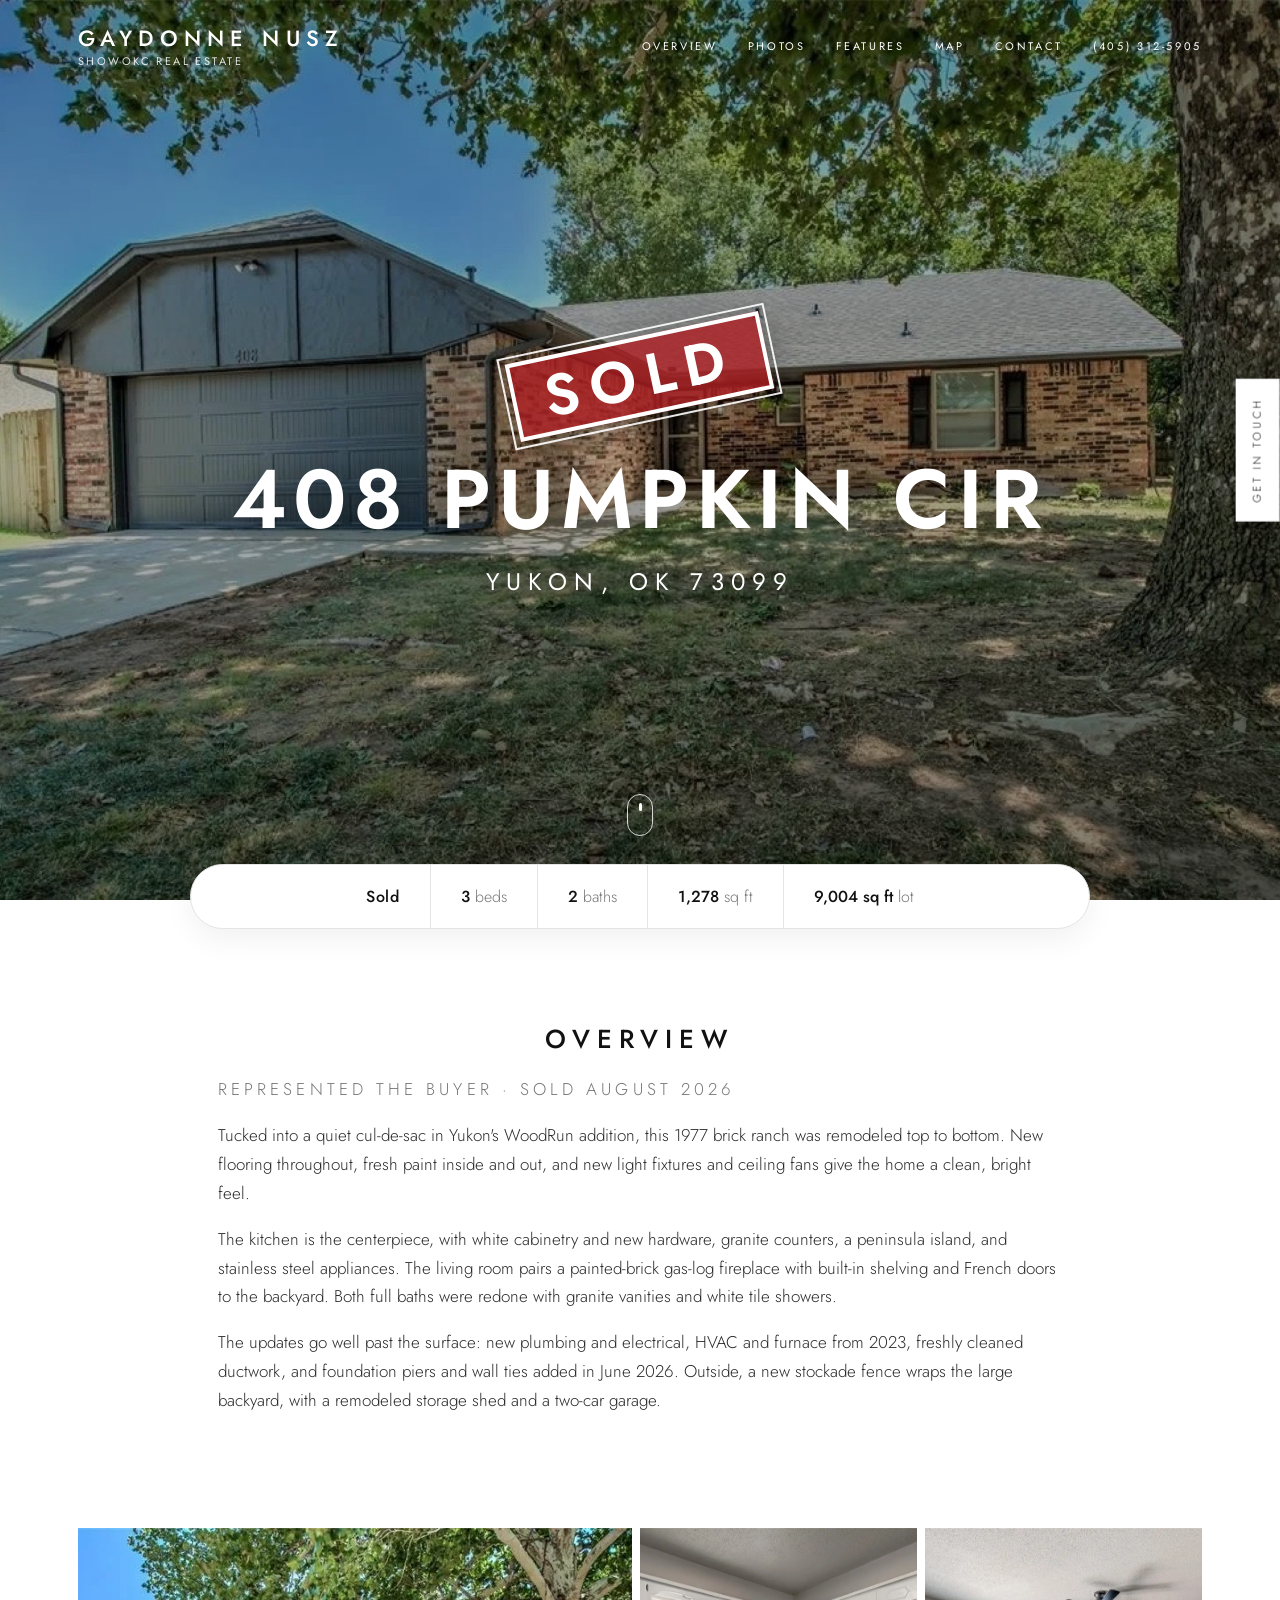
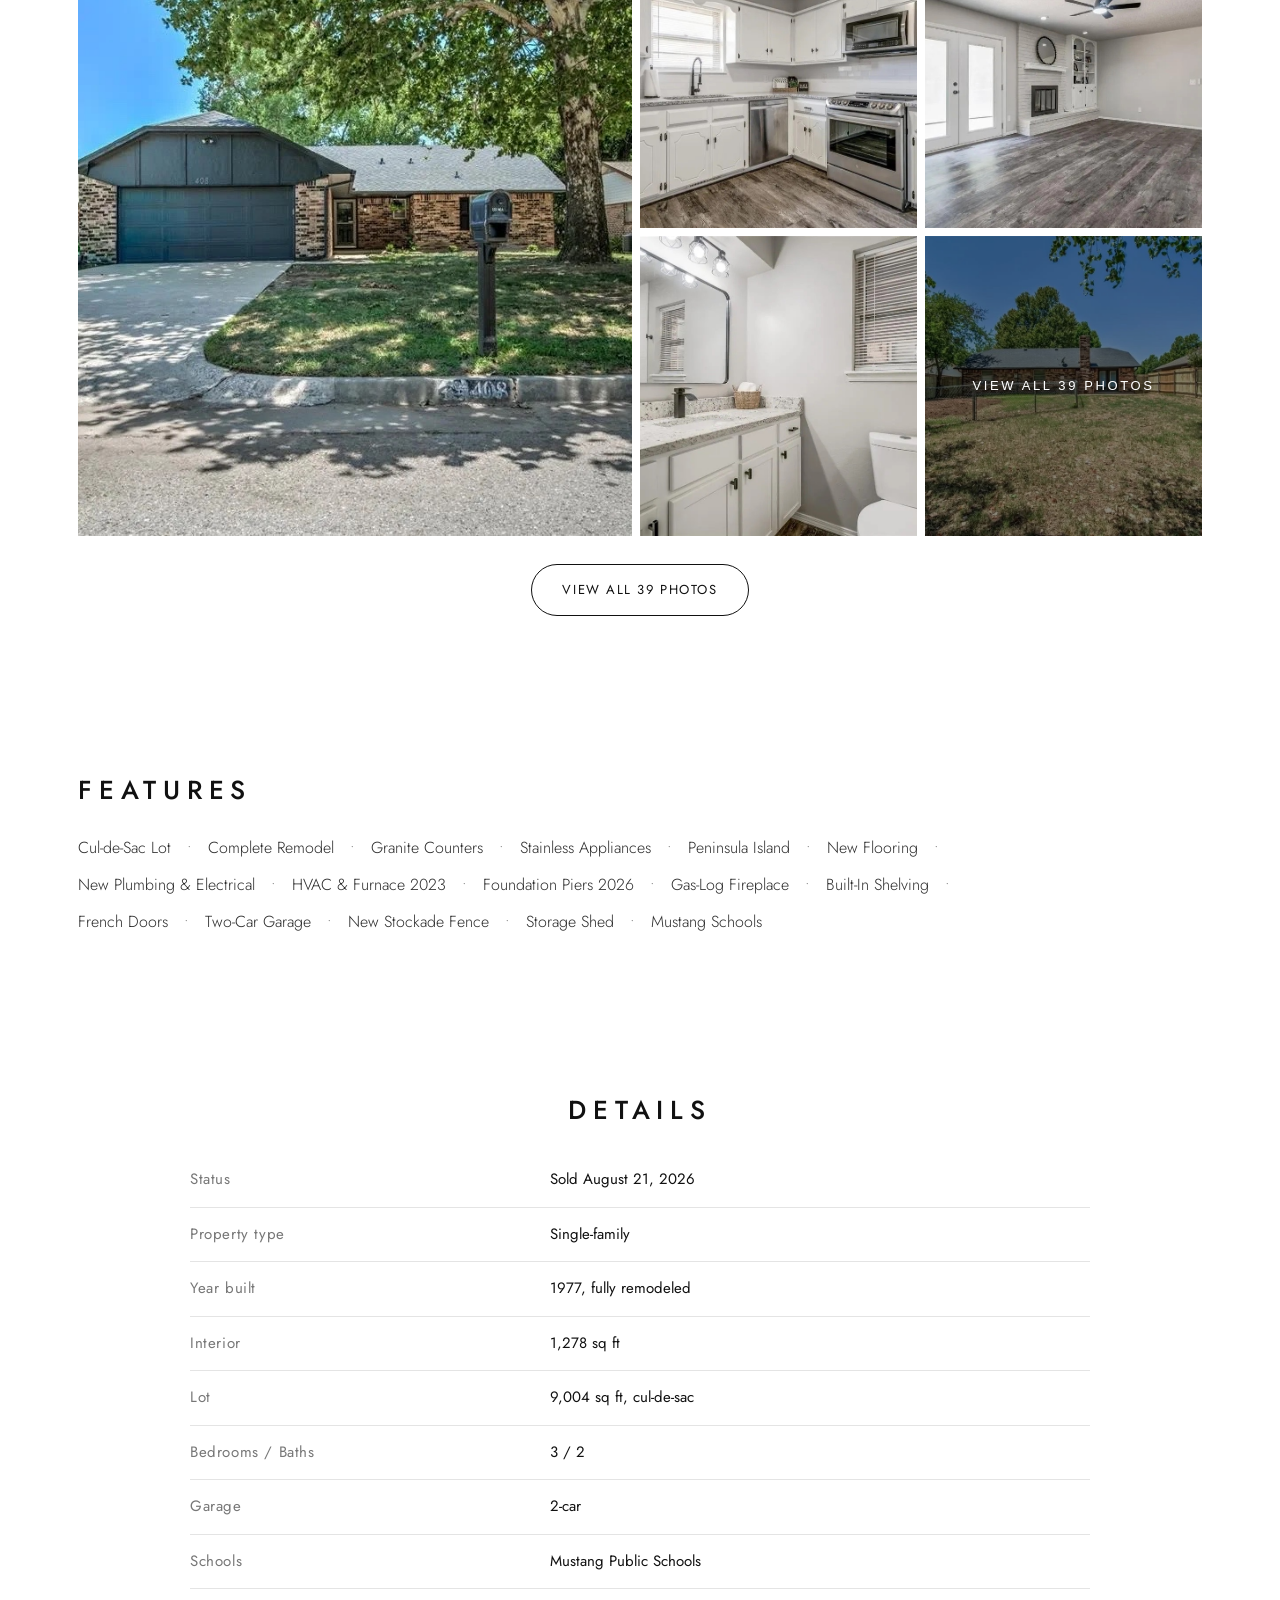
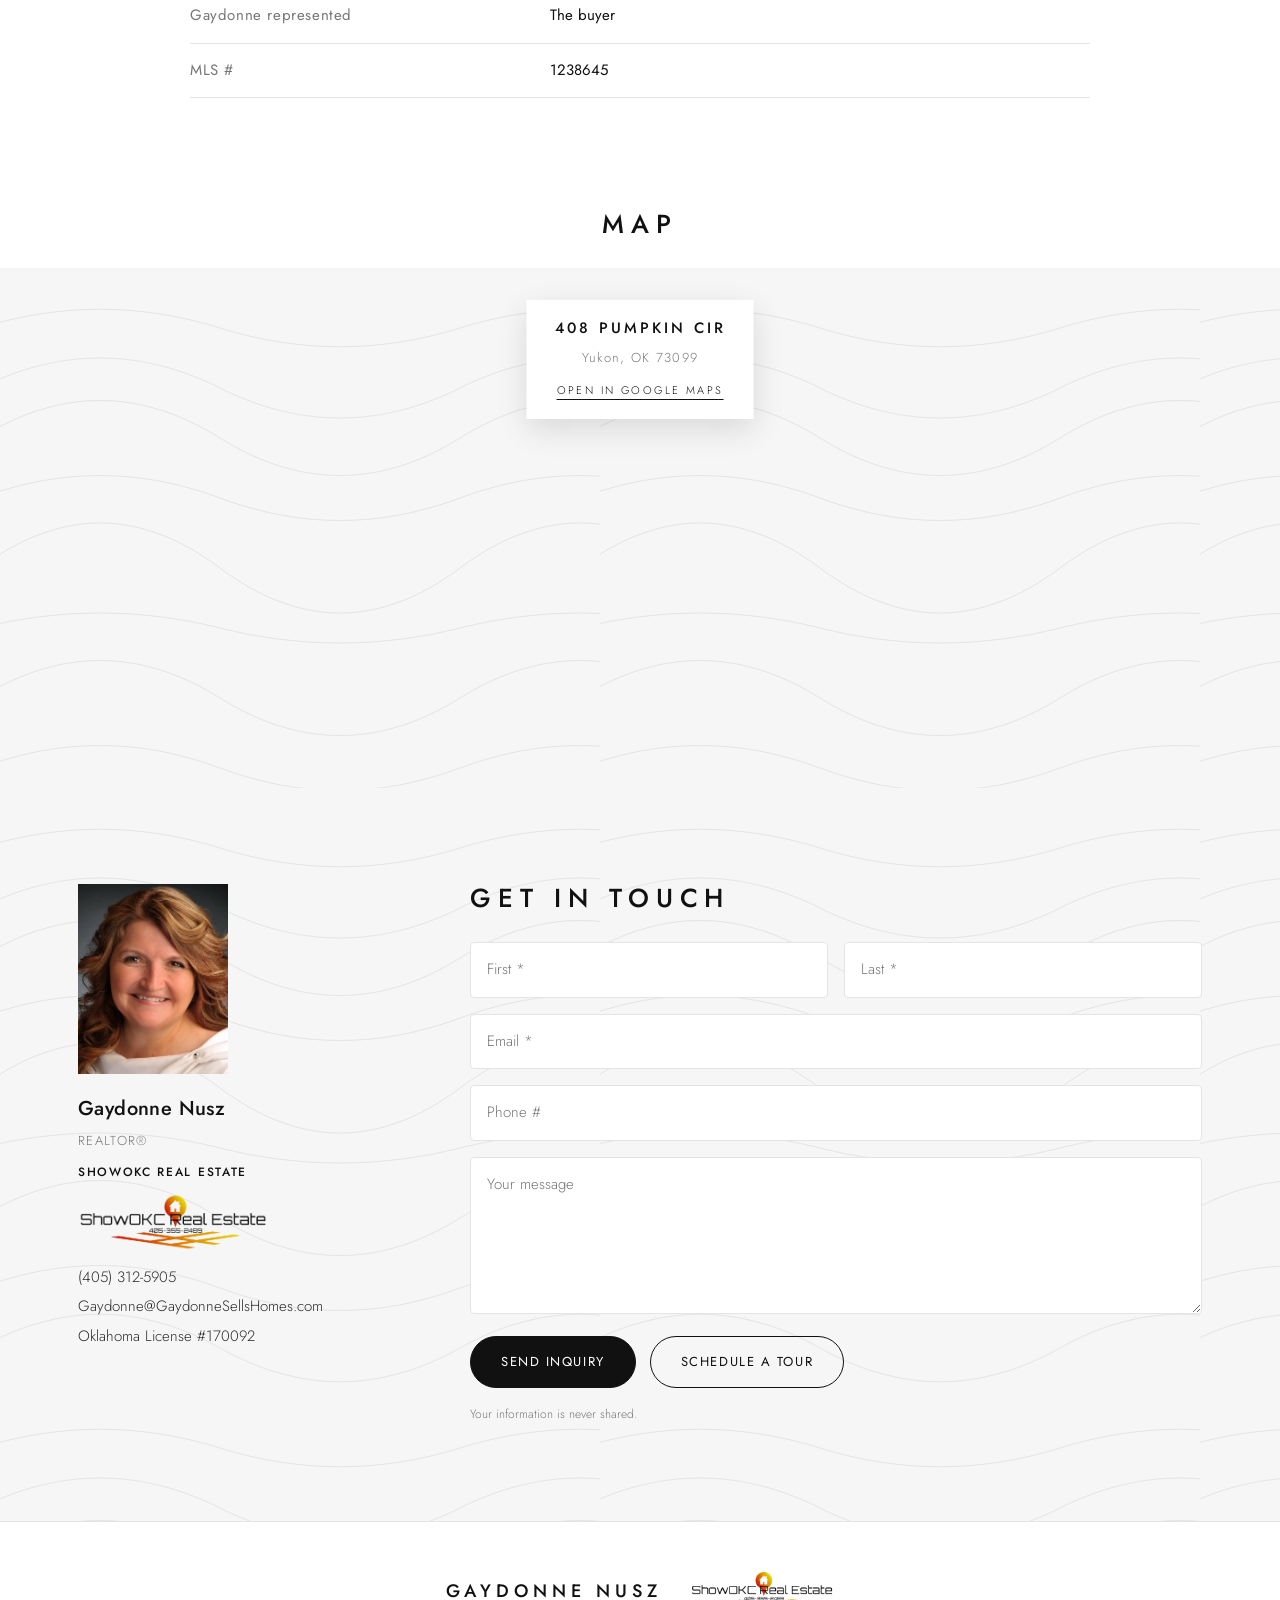
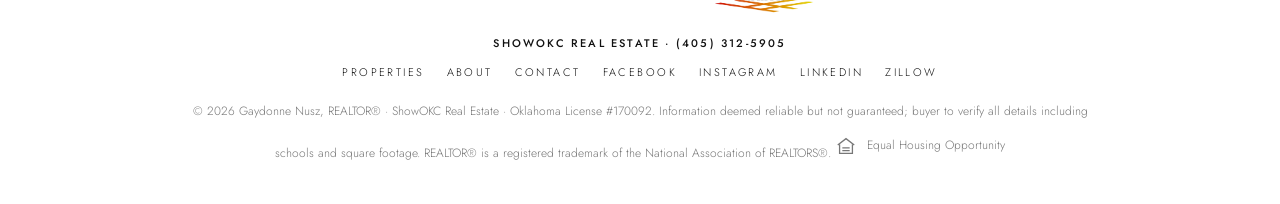
==== 408/index.html @ ca324441 "Give sold homes full pages; add 408 Pumpkin Cir page with 39 photos; smaller SOLD stamp Co-Authored-" ====
<!doctype html>
<html lang="en">
<head>
  <meta charset="utf-8">
  <meta name="viewport" content="width=device-width, initial-scale=1">
  <title>408 Pumpkin Cir, Yukon, OK 73099 | Sold | Gaydonne Nusz</title>
  <meta name="description" content="3 bed, 2 bath, 1,278 sq ft on 9,004 sq ft in Yukon, OK. Tucked into a quiet cul-de-sac in Yukon&#x27;s WoodRun addition, this 1977 brick ranch was remodeled top to bottom. New flooring throughout, fres…">
  <meta name="theme-color" content="#ffffff">
  <meta property="og:type" content="website">
  <meta property="og:title" content="408 Pumpkin Cir, Yukon — Sold">
  <meta property="og:description" content="3 bed · 2 bath · 1,278 sq ft · 9,004 sq ft. Sold by Gaydonne Nusz.">
  <meta property="og:url" content="https://gaydonnesellshomes.com/408/">
  <meta property="og:image" content="https://gaydonnesellshomes.com/images/pumpkin/hero.jpg">
  <meta name="twitter:card" content="summary_large_image">
  <link rel="preconnect" href="https://fonts.googleapis.com">
  <link href="https://fonts.googleapis.com/css2?family=Jost:wght@300;400;500;600&display=swap" rel="stylesheet">
  <link rel="stylesheet" href="../styles.css">
</head>
<body>
<header class="nav">
  <div class="container nav__inner">
    <a class="brand" href="../index.html">
      <span class="brand__name">Gaydonne Nusz</span>
      <span class="brand__sub">ShowOKC Real Estate</span>
    </a>
    <nav class="nav__links" id="menu"><a href="#overview">Overview</a><a href="#photos">Photos</a><a href="#features">Features</a><a href="#map">Map</a><a href="#contact">Contact</a><a href="tel:+14053125905">(405) 312-5905</a></nav>
    <button class="nav__toggle" aria-label="Menu" aria-expanded="false" aria-controls="menu"><svg viewBox="0 0 24 24"><path d="M3 7h18M3 12h18M3 17h18"/></svg></button>
  </div>
</header>

<section class="hero" id="top">
  <img class="hero__img" src="../images/pumpkin/hero.jpg" alt="408 Pumpkin Cir, Yukon, OK 73099">
  <div class="hero__content">
    <div class="stamp stamp--hero">Sold</div>
    <h1 class="hero__title">408 Pumpkin Cir</h1>
    <div class="hero__sub">Yukon, OK 73099</div>
  </div>
  <div class="hero__scroll" aria-hidden="true"></div>
</section>

<div class="container">
  <div class="statbar">
    <div class="statbar__price">Sold</div>
    <div>3<span>beds</span></div>
    <div>2<span>baths</span></div>
    <div>1,278<span>sq ft</span></div>
    <div>9,004 sq ft<span>lot</span></div>
  </div>
</div>

<section class="section" id="overview">
  <div class="container overview">
    <h2 class="h2">Overview</h2>
    <p class="overview__sold">Represented the buyer · Sold August 2026</p>
    <p>Tucked into a quiet cul-de-sac in Yukon&#x27;s WoodRun addition, this 1977 brick ranch was remodeled top to bottom. New flooring throughout, fresh paint inside and out, and new light fixtures and ceiling fans give the home a clean, bright feel.</p><p>The kitchen is the centerpiece, with white cabinetry and new hardware, granite counters, a peninsula island, and stainless steel appliances. The living room pairs a painted-brick gas-log fireplace with built-in shelving and French doors to the backyard. Both full baths were redone with granite vanities and white tile showers.</p><p>The updates go well past the surface: new plumbing and electrical, HVAC and furnace from 2023, freshly cleaned ductwork, and foundation piers and wall ties added in June 2026. Outside, a new stockade fence wraps the large backyard, with a remodeled storage shed and a two-car garage.</p>
    
  </div>
</section>

<section class="section section--tight" id="photos" style="padding-top:0">
  <div class="container">
    <div class="mosaic">
      <button type="button" data-open-photo="0" aria-label="Front of the home"><img src="../images/pumpkin/01.jpg" alt="Front of the home" loading="lazy"></button>
      <button type="button" data-open-photo="11" aria-label="Kitchen with stainless appliances"><img src="../images/pumpkin/12.jpg" alt="Kitchen with stainless appliances" loading="lazy"></button>
      <button type="button" data-open-photo="36" aria-label="Living room with French doors"><img src="../images/pumpkin/37.jpg" alt="Living room with French doors" loading="lazy"></button>
      <button type="button" data-open-photo="27" aria-label="Primary bath"><img src="../images/pumpkin/28.jpg" alt="Primary bath" loading="lazy"></button>
      <button type="button" data-open-photo="37" aria-label="Fenced backyard"><img src="../images/pumpkin/38.jpg" alt="Fenced backyard" loading="lazy"><span class="mosaic__more">View all 39 photos</span></button>
      </div>
    <div class="photos__cta"><button class="btn btn--outline" type="button" data-open-photo="0">View all 39 photos</button></div>
  </div>
</section>
<template id="photo-list"><li data-full="../images/pumpkin/01.jpg" data-thumb="../images/pumpkin/thumbs/01.jpg" data-alt="Front of the home"></li><li data-full="../images/pumpkin/02.jpg" data-thumb="../images/pumpkin/thumbs/02.jpg" data-alt="Front yard and two-car garage"></li><li data-full="../images/pumpkin/03.jpg" data-thumb="../images/pumpkin/thumbs/03.jpg" data-alt="Covered front entry"></li><li data-full="../images/pumpkin/04.jpg" data-thumb="../images/pumpkin/thumbs/04.jpg" data-alt="Living room with fireplace"></li><li data-full="../images/pumpkin/05.jpg" data-thumb="../images/pumpkin/thumbs/05.jpg" data-alt="Kitchen and living area"></li><li data-full="../images/pumpkin/06.jpg" data-thumb="../images/pumpkin/thumbs/06.jpg" data-alt="Entry"></li><li data-full="../images/pumpkin/07.jpg" data-thumb="../images/pumpkin/thumbs/07.jpg" data-alt="Entry hall"></li><li data-full="../images/pumpkin/08.jpg" data-thumb="../images/pumpkin/thumbs/08.jpg" data-alt="Dining area"></li><li data-full="../images/pumpkin/09.jpg" data-thumb="../images/pumpkin/thumbs/09.jpg" data-alt="Kitchen island"></li><li data-full="../images/pumpkin/10.jpg" data-thumb="../images/pumpkin/thumbs/10.jpg" data-alt="Kitchen"></li><li data-full="../images/pumpkin/11.jpg" data-thumb="../images/pumpkin/thumbs/11.jpg" data-alt="Kitchen"></li><li data-full="../images/pumpkin/12.jpg" data-thumb="../images/pumpkin/thumbs/12.jpg" data-alt="Kitchen with stainless appliances"></li><li data-full="../images/pumpkin/13.jpg" data-thumb="../images/pumpkin/thumbs/13.jpg" data-alt="Kitchen sink and range"></li><li data-full="../images/pumpkin/14.jpg" data-thumb="../images/pumpkin/thumbs/14.jpg" data-alt="Kitchen"></li><li data-full="../images/pumpkin/15.jpg" data-thumb="../images/pumpkin/thumbs/15.jpg" data-alt="Dining room"></li><li data-full="../images/pumpkin/16.jpg" data-thumb="../images/pumpkin/thumbs/16.jpg" data-alt="Dining room"></li><li data-full="../images/pumpkin/17.jpg" data-thumb="../images/pumpkin/thumbs/17.jpg" data-alt="Living room"></li><li data-full="../images/pumpkin/18.jpg" data-thumb="../images/pumpkin/thumbs/18.jpg" data-alt="Hall bath vanity"></li><li data-full="../images/pumpkin/19.jpg" data-thumb="../images/pumpkin/thumbs/19.jpg" data-alt="Hall bath"></li><li data-full="../images/pumpkin/20.jpg" data-thumb="../images/pumpkin/thumbs/20.jpg" data-alt="Hall bath shower"></li><li data-full="../images/pumpkin/21.jpg" data-thumb="../images/pumpkin/thumbs/21.jpg" data-alt="Hall bath"></li><li data-full="../images/pumpkin/22.jpg" data-thumb="../images/pumpkin/thumbs/22.jpg" data-alt="Bedroom"></li><li data-full="../images/pumpkin/23.jpg" data-thumb="../images/pumpkin/thumbs/23.jpg" data-alt="Bedroom"></li><li data-full="../images/pumpkin/24.jpg" data-thumb="../images/pumpkin/thumbs/24.jpg" data-alt="Bedroom built-ins"></li><li data-full="../images/pumpkin/25.jpg" data-thumb="../images/pumpkin/thumbs/25.jpg" data-alt="Bedroom"></li><li data-full="../images/pumpkin/26.jpg" data-thumb="../images/pumpkin/thumbs/26.jpg" data-alt="Primary bedroom"></li><li data-full="../images/pumpkin/27.jpg" data-thumb="../images/pumpkin/thumbs/27.jpg" data-alt="Primary bedroom"></li><li data-full="../images/pumpkin/28.jpg" data-thumb="../images/pumpkin/thumbs/28.jpg" data-alt="Primary bath"></li><li data-full="../images/pumpkin/29.jpg" data-thumb="../images/pumpkin/thumbs/29.jpg" data-alt="Primary shower"></li><li data-full="../images/pumpkin/30.jpg" data-thumb="../images/pumpkin/thumbs/30.jpg" data-alt="Primary shower"></li><li data-full="../images/pumpkin/31.jpg" data-thumb="../images/pumpkin/thumbs/31.jpg" data-alt="Bedroom"></li><li data-full="../images/pumpkin/32.jpg" data-thumb="../images/pumpkin/thumbs/32.jpg" data-alt="Bedroom built-ins"></li><li data-full="../images/pumpkin/33.jpg" data-thumb="../images/pumpkin/thumbs/33.jpg" data-alt="Bedroom"></li><li data-full="../images/pumpkin/34.jpg" data-thumb="../images/pumpkin/thumbs/34.jpg" data-alt="Hall storage"></li><li data-full="../images/pumpkin/35.jpg" data-thumb="../images/pumpkin/thumbs/35.jpg" data-alt="Living room"></li><li data-full="../images/pumpkin/36.jpg" data-thumb="../images/pumpkin/thumbs/36.jpg" data-alt="Living room"></li><li data-full="../images/pumpkin/37.jpg" data-thumb="../images/pumpkin/thumbs/37.jpg" data-alt="Living room with French doors"></li><li data-full="../images/pumpkin/38.jpg" data-thumb="../images/pumpkin/thumbs/38.jpg" data-alt="Fenced backyard"></li><li data-full="../images/pumpkin/39.jpg" data-thumb="../images/pumpkin/thumbs/39.jpg" data-alt="Storage shed"></li></template>

<section class="section" id="features">
  <div class="container">
    <h2 class="h2">Features</h2>
    <ul class="features"><li>Cul-de-Sac Lot</li><li>Complete Remodel</li><li>Granite Counters</li><li>Stainless Appliances</li><li>Peninsula Island</li><li>New Flooring</li><li>New Plumbing &amp; Electrical</li><li>HVAC &amp; Furnace 2023</li><li>Foundation Piers 2026</li><li>Gas-Log Fireplace</li><li>Built-In Shelving</li><li>French Doors</li><li>Two-Car Garage</li><li>New Stockade Fence</li><li>Storage Shed</li><li>Mustang Schools</li></ul>
  </div>
</section>



<section class="section section--tight" id="details">
  <div class="container">
    <h2 class="h2 h2--center">Details</h2>
    <table class="details"><tr><th>Status</th><td>Sold August 21, 2026</td></tr><tr><th>Property type</th><td>Single-family</td></tr><tr><th>Year built</th><td>1977, fully remodeled</td></tr><tr><th>Interior</th><td>1,278 sq ft</td></tr><tr><th>Lot</th><td>9,004 sq ft, cul-de-sac</td></tr><tr><th>Bedrooms / Baths</th><td>3 / 2</td></tr><tr><th>Garage</th><td>2-car</td></tr><tr><th>Schools</th><td>Mustang Public Schools</td></tr><tr><th>Gaydonne represented</th><td>The buyer</td></tr><tr><th>MLS #</th><td>1238645</td></tr></table>
  </div>
</section>

<section id="map">
  <div class="container"><h2 class="h2 h2--center" style="padding-top:48px">Map</h2></div>
  <div class="map">
    <div class="map__card"><b>408 Pumpkin Cir</b><span>Yukon, OK 73099</span><br><a href="https://www.google.com/maps/search/?api=1&query=408+Pumpkin+Cir,+Yukon,+OK+73099" target="_blank" rel="noopener">Open in Google Maps</a></div>
    <iframe loading="lazy" referrerpolicy="no-referrer-when-downgrade" title="Map of 408 Pumpkin Cir, Yukon, OK 73099" src="https://www.google.com/maps?q=408+Pumpkin+Cir,+Yukon,+OK+73099&z=14&output=embed"></iframe>
  </div>
</section>

<section class="section section--topo" id="contact">
  <div class="container contact">
    <div class="agent">
      <img class="agent__photo" src="../images/agent-contact.jpg" alt="Gaydonne Nusz">
      <b>Gaydonne Nusz</b>
      <span class="agent__role">REALTOR®</span>
      <span class="agent__brokerage">ShowOKC Real Estate</span>
      <img class="agent__logo" src="../images/brand/showokc-logo.png" alt="ShowOKC Real Estate, (405) 355-2489">
      <a href="tel:+14053125905">(405) 312-5905</a>
      <a href="mailto:Gaydonne@GaydonneSellsHomes.com">Gaydonne@GaydonneSellsHomes.com</a>
      <span>Oklahoma License #170092</span>
    </div>
    <div>
      <h2 class="h2">Get in touch</h2>
      <!-- Posts to Formspree. Create a free form at https://formspree.io and replace YOUR_FORM_ID in tools/build.py -->
      <form class="form" action="https://formspree.io/f/YOUR_FORM_ID" method="POST">
        <input type="hidden" name="_subject" value="Inquiry: 408 Pumpkin Cir, Yukon, OK 73099 (sold)">
        <div class="form__row"><input type="text" name="first_name" placeholder="First *" required><input type="text" name="last_name" placeholder="Last *" required></div>
        <input type="email" name="email" placeholder="Email *" required>
        <input type="tel" name="phone" placeholder="Phone #">
        <textarea name="message" rows="5" placeholder="Your message"></textarea>
        <div class="form__actions">
          <button class="btn" type="submit">Send Inquiry</button>
          <a class="btn btn--outline" href="sms:+14053125905?&body=Hi%20Gaydonne%2C%20I%27d%20like%20to%20talk%20about%20buying%20or%20selling%20a%20home.">Schedule a Tour</a>
        </div>
        <div class="form__note">Your information is never shared.</div>
      </form>
    </div>
  </div>
</section>
<footer class="footer">
  <div class="container">
    <div class="footer__brand">
      <span class="footer__name">Gaydonne Nusz</span>
      <img class="footer__logo" src="../images/brand/showokc-logo.png" alt="ShowOKC Real Estate">
    </div>
    <div class="footer__brokerage">ShowOKC Real Estate · <a href="tel:+14053125905">(405) 312-5905</a></div>
    <div class="footer__links"><a href="../index.html#properties">Properties</a><a href="../index.html#about">About</a><a href="../index.html#contact">Contact</a><a href="https://www.facebook.com/nuszrealty">Facebook</a><a href="#">Instagram</a><a href="#">LinkedIn</a><a href="#">Zillow</a></div>
    <div class="footer__legal">© 2026 Gaydonne Nusz, REALTOR® · ShowOKC Real Estate · Oklahoma License #170092. Information deemed reliable but not guaranteed; buyer to verify all details including schools and square footage. REALTOR® is a registered trademark of the National Association of REALTORS®.
      <div class="eho"><svg viewBox="0 0 24 24"><path d="m3 11 9-7 9 7"/><path d="M5 10v10h14V10"/><path d="M8 14h8M8 17h8"/></svg> Equal Housing Opportunity</div></div>
  </div>
</footer>

<a class="tour-tab" href="#contact">Get in touch</a>
<script src="../site.js"></script>
</body>
</html>
---- styles.css ----
/* =====================================================================
   "North" style — light, airy single-property layout
   ===================================================================== */
:root {
  --ink: #111111;
  --text: #2b2b2b;
  --muted: #777777;
  --line: #e4e4e4;
  --bg: #ffffff;
  --bg-2: #f6f6f6;
  --accent: #111111;
  --sans: "Jost", "Futura", "Helvetica Neue", Arial, sans-serif;
  --container: 1180px;
  --ease: cubic-bezier(.2,.7,.2,1);
  --topo: url("data:image/svg+xml,%3Csvg xmlns='http://www.w3.org/2000/svg' width='600' height='600' viewBox='0 0 600 600'%3E%3Cg fill='none' stroke='%23000' stroke-opacity='.07' stroke-width='1'%3E%3Cpath d='M-20 120c80-40 160-40 240 0s160 40 240 0 160-40 240 0'/%3E%3Cpath d='M-20 170c80-50 160-50 240 0s160 50 240 0 160-50 240 0'/%3E%3Cpath d='M-20 230c80-30 160-30 240 0s160 30 240 0 160-30 240 0'/%3E%3Cpath d='M-20 300c80-60 160-60 240 0s160 60 240 0 160-60 240 0'/%3E%3Cpath d='M-20 360c80-20 160-20 240 0s160 20 240 0 160-20 240 0'/%3E%3Cpath d='M-20 430c80-50 160-50 240 0s160 50 240 0 160-50 240 0'/%3E%3Cpath d='M-20 500c80-30 160-30 240 0s160 30 240 0 160-30 240 0'/%3E%3Cpath d='M-20 560c80-45 160-45 240 0s160 45 240 0 160-45 240 0'/%3E%3Cpath d='M-20 60c80-25 160-25 240 0s160 25 240 0 160-25 240 0'/%3E%3C/g%3E%3C/svg%3E");
}

* { box-sizing: border-box; }
html { scroll-behavior: smooth; -webkit-text-size-adjust: 100%; }
body { margin: 0; font-family: var(--sans); font-weight: 300; font-size: 17px; line-height: 1.7; color: var(--text); background: var(--bg); }
img { display: block; max-width: 100%; }
a { color: inherit; text-decoration: none; }
h1, h2, h3, h4 { margin: 0; font-weight: 500; line-height: 1.15; }
p { margin: 0 0 1em; }

.container { max-width: var(--container); margin: 0 auto; padding: 0 28px; }
.section { padding: 96px 0; }
.section--tight { padding: 64px 0; }
.section--topo { background: var(--bg-2) var(--topo); }
.h2 { font-size: 26px; letter-spacing: 0.26em; text-transform: uppercase; font-weight: 500; color: var(--ink); margin-bottom: 28px; }
.h2--center { text-align: center; }
.eyebrow { font-size: 12px; letter-spacing: 0.3em; text-transform: uppercase; color: var(--muted); margin-bottom: 10px; }

/* ---------- Buttons ---------- */
.btn { display: inline-flex; align-items: center; justify-content: center; gap: 10px; padding: 14px 30px; border-radius: 999px; font: inherit; font-size: 13px; font-weight: 400; letter-spacing: 0.12em; text-transform: uppercase; cursor: pointer; border: 1px solid var(--ink); background: var(--ink); color: #fff; transition: all .2s var(--ease); }
.btn:hover { background: #333; border-color: #333; }
.btn--outline { background: transparent; color: var(--ink); }
.btn--outline:hover { background: var(--ink); color: #fff; }
.btn--white { background: #fff; color: var(--ink); border-color: #fff; }
.btn--white:hover { background: transparent; color: #fff; }
.btn--ghost-light { background: transparent; color: #fff; border-color: rgba(255,255,255,.8); }
.btn--ghost-light:hover { background: #fff; color: var(--ink); }
.btn--block { width: 100%; }
.btn svg { width: 16px; height: 16px; stroke: currentColor; fill: none; stroke-width: 1.8; stroke-linecap: round; stroke-linejoin: round; }

/* ---------- Nav ---------- */
.nav { position: fixed; inset: 0 0 auto 0; z-index: 50; padding: 26px 0; color: #fff; transition: background .3s, padding .3s, color .3s, box-shadow .3s; }
.nav.is-scrolled, .nav--solid { background: rgba(255,255,255,.96); color: var(--ink); padding: 14px 0; box-shadow: 0 1px 0 var(--line); }
.nav__inner { display: flex; align-items: center; justify-content: space-between; gap: 24px; }
.brand { display: flex; flex-direction: column; line-height: 1.1; }
.brand__name { font-size: 22px; font-weight: 500; letter-spacing: 0.28em; text-transform: uppercase; }
.brand__sub { font-size: 11px; font-weight: 400; letter-spacing: 0.22em; text-transform: uppercase; margin-top: 5px; opacity: .85; } /* >= 50% of .brand__name (22px) */
.nav__links { display: flex; gap: 30px; align-items: center; }
.nav__links a { font-size: 11px; letter-spacing: 0.24em; text-transform: uppercase; font-weight: 400; position: relative; padding: 4px 0; white-space: nowrap; }
.nav__links a::after { content: ""; position: absolute; left: 0; bottom: 0; width: 0; height: 1px; background: currentColor; transition: width .25s var(--ease); }
.nav__links a:hover::after { width: 100%; }
.nav__toggle { display: none; background: none; border: 0; color: inherit; width: 44px; height: 44px; cursor: pointer; }
.nav__toggle svg { width: 26px; height: 26px; stroke: currentColor; fill: none; stroke-width: 1.6; stroke-linecap: round; }

/* ---------- Hero ---------- */
.hero { position: relative; min-height: min(100svh, 1000px); display: grid; place-items: center; text-align: center; color: #fff; isolation: isolate; }
.hero__img { position: absolute; inset: 0; width: 100%; height: 100%; object-fit: cover; z-index: -2; }
.hero::after { content: ""; position: absolute; inset: 0; z-index: -1; background: linear-gradient(180deg, rgba(0,0,0,.4) 0%, rgba(0,0,0,.28) 50%, rgba(0,0,0,.5) 100%); }
.hero__content { padding: 120px 24px 80px; width: 100%; max-width: 1100px; }
.hero__title { font-size: clamp(38px, 6.5vw, 86px); font-weight: 600; letter-spacing: 0.08em; text-transform: uppercase; text-shadow: 0 2px 30px rgba(0,0,0,.35); }
.hero__sub { font-size: clamp(15px, 2vw, 24px); letter-spacing: 0.3em; text-transform: uppercase; font-weight: 400; margin-top: 14px; text-shadow: 0 2px 20px rgba(0,0,0,.4); }
.hero__actions { margin-top: 36px; display: flex; gap: 14px; justify-content: center; flex-wrap: wrap; }
.hero__scroll { position: absolute; left: 50%; bottom: 64px; transform: translateX(-50%); width: 26px; height: 42px; border: 1.5px solid rgba(255,255,255,.8); border-radius: 14px; }
.hero__scroll::after { content: ""; position: absolute; left: 50%; top: 8px; width: 3px; height: 8px; margin-left: -1.5px; border-radius: 2px; background: #fff; animation: scroll 1.8s infinite; }
@keyframes scroll { 0% { transform: translateY(0); opacity: 1 } 70% { transform: translateY(14px); opacity: 0 } 100% { opacity: 0 } }

/* ---------- Stats bar ---------- */
.statbar { display: flex; justify-content: center; flex-wrap: wrap; border: 1px solid var(--line); border-radius: 999px; background: #fff; margin: -36px auto 0; position: relative; z-index: 2; max-width: 900px; box-shadow: 0 10px 30px rgba(0,0,0,.06); }
.statbar div { padding: 18px 30px; font-size: 16px; font-weight: 500; color: var(--ink); border-right: 1px solid var(--line); white-space: nowrap; }
.statbar div:last-child { border-right: 0; }
.statbar span { font-weight: 300; color: var(--muted); margin-left: 5px; }
.statbar .statbar__price { letter-spacing: 0.04em; }

/* ---------- Overview ---------- */
.overview { max-width: 900px; margin: 0 auto; text-align: center; }
.overview p { font-size: 17px; text-align: left; }
.overview .h2 { margin-bottom: 20px; }
.docs { display: flex; justify-content: center; gap: 56px; margin-top: 40px; padding-top: 36px; border-top: 1px solid var(--line); }
.docs a { display: grid; justify-items: center; gap: 8px; font-size: 12px; letter-spacing: 0.22em; text-transform: uppercase; color: var(--ink); }
.docs svg { width: 34px; height: 34px; stroke: var(--ink); fill: none; stroke-width: 1.2; stroke-linecap: round; stroke-linejoin: round; }

/* ---------- Photo mosaic ---------- */
.mosaic { display: grid; grid-template-columns: 2fr 1fr 1fr; grid-template-rows: 300px 300px; gap: 8px; }
.mosaic button { padding: 0; border: 0; background: #eee; cursor: pointer; overflow: hidden; position: relative; }
.mosaic button:first-child { grid-row: span 2; }
.mosaic img { width: 100%; height: 100%; object-fit: cover; transition: transform .9s var(--ease); }
.mosaic button:hover img { transform: scale(1.04); }
.mosaic__more { position: absolute; inset: 0; display: grid; place-items: center; background: rgba(0,0,0,.45); color: #fff; font-size: 13px; letter-spacing: 0.2em; text-transform: uppercase; }
.photos__cta { text-align: center; margin-top: 28px; }

/* ---------- Features ---------- */
.features { list-style: none; margin: 0; padding: 0; display: flex; flex-wrap: wrap; gap: 10px 0; max-width: 1000px; }
.features li { font-size: 16px; color: var(--text); }
.features li::after { content: "•"; margin: 0 16px; color: var(--muted); }
.features li:last-child::after { content: none; }

/* ---------- Tabs (video / tour / plans) ---------- */
.tabs { display: flex; justify-content: center; margin: 0 auto; max-width: 900px; border-top: 1px solid var(--line); border-bottom: 1px solid var(--line); }
.tabs a { flex: 1; text-align: center; padding: 22px 10px; font-size: 13px; letter-spacing: 0.24em; text-transform: uppercase; color: var(--ink); border-right: 1px solid var(--line); }
.tabs a:last-child { border-right: 0; }
.tabs a.is-off { color: #bbb; cursor: default; }

/* ---------- Details table ---------- */
.details { width: 100%; max-width: 900px; margin: 0 auto; border-collapse: collapse; font-size: 15px; }
.details th, .details td { text-align: left; padding: 14px 0; border-bottom: 1px solid var(--line); vertical-align: top; }
.details th { color: var(--muted); font-weight: 400; width: 40%; letter-spacing: 0.04em; }
.details td { color: var(--ink); font-weight: 400; }

/* ---------- Map ---------- */
.map { position: relative; height: 520px; background: var(--bg-2) var(--topo); overflow: hidden; }
.map iframe { position: absolute; inset: 0; width: 100%; height: 100%; border: 0; filter: grayscale(1) contrast(1.05); }
.map__card { position: absolute; left: 50%; top: 32px; transform: translateX(-50%); background: #fff; padding: 16px 28px; text-align: center; box-shadow: 0 10px 30px rgba(0,0,0,.12); z-index: 2; }
.map__card b { display: block; font-size: 15px; letter-spacing: 0.2em; text-transform: uppercase; font-weight: 500; color: var(--ink); }
.map__card span { font-size: 13px; color: var(--muted); letter-spacing: 0.1em; }
.map__card a { display: inline-block; margin-top: 10px; font-size: 11px; letter-spacing: 0.22em; text-transform: uppercase; border-bottom: 1px solid var(--ink); color: var(--ink); }

/* ---------- Contact ---------- */
.contact { display: grid; grid-template-columns: 320px 1fr; gap: 72px; align-items: start; }
.agent { display: grid; gap: 4px; font-size: 15px; }
.agent .agent__photo { width: 150px; height: 190px; object-fit: cover; object-position: center top; margin-bottom: 14px; background: #eee; }
.agent b { font-size: 20px; font-weight: 500; color: var(--ink); letter-spacing: 0.02em; }
.agent .agent__role { color: var(--muted); font-size: 13px; letter-spacing: 0.1em; text-transform: uppercase; }
.agent .agent__brokerage { font-size: 12px; font-weight: 500; letter-spacing: 0.14em; text-transform: uppercase; color: var(--ink); margin-top: 6px; } /* >= 50% of 20px name */
.agent .agent__logo { width: 190px; height: auto; margin: 6px 0 10px; } /* wordmark ~ 12px: also >= 50% of the name */
.agent a:hover { text-decoration: underline; }
.agent .agent__site { margin-top: 8px; font-size: 12px; letter-spacing: 0.2em; text-transform: uppercase; border-bottom: 1px solid var(--ink); width: max-content; }
.form { display: grid; gap: 16px; }
.form__row { display: grid; grid-template-columns: 1fr 1fr; gap: 16px; }
.form input, .form textarea, .form select { font: inherit; font-weight: 300; font-size: 15px; padding: 14px 16px; border: 1px solid var(--line); background: #fff; color: var(--text); width: 100%; border-radius: 4px; }
.form input:focus, .form textarea:focus, .form select:focus { outline: none; border-color: var(--ink); }
.form__actions { display: flex; gap: 14px; flex-wrap: wrap; margin-top: 6px; }
.form__note { font-size: 12px; color: var(--muted); }

/* ---------- Floating tour tab ---------- */
.tour-tab { position: fixed; right: 0; top: 50%; transform: translateY(-50%) rotate(180deg); writing-mode: vertical-rl; z-index: 40; background: #fff; color: var(--ink); border: 1px solid var(--line); border-right: 0; padding: 18px 12px; font-size: 11px; letter-spacing: 0.26em; text-transform: uppercase; box-shadow: 0 6px 24px rgba(0,0,0,.08); }
.tour-tab:hover { background: var(--ink); color: #fff; }

/* ---------- Footer ---------- */
.footer { padding: 48px 0 40px; border-top: 1px solid var(--line); font-size: 12px; color: var(--muted); text-align: center; line-height: 1.8; }
.footer__brand { display: flex; justify-content: center; align-items: center; gap: 28px; margin-bottom: 20px; flex-wrap: wrap; }
.footer__name { font-size: 18px; letter-spacing: 0.28em; text-transform: uppercase; color: var(--ink); font-weight: 500; }
.footer__logo { height: 44px; width: auto; } /* wordmark ~ 9px+ ... sized with text line below for the 50% rule */
.footer__brokerage { font-size: 11px; letter-spacing: 0.2em; text-transform: uppercase; color: var(--ink); font-weight: 500; }
.footer__brokerage a { color: inherit; }
.footer__links { display: flex; justify-content: center; gap: 22px; margin: 10px 0 18px; flex-wrap: wrap; }
.footer__links a { font-size: 11px; letter-spacing: 0.22em; text-transform: uppercase; color: var(--ink); }
.footer__legal { max-width: 900px; margin: 0 auto; }
.eho { display: inline-flex; gap: 10px; align-items: center; margin-top: 12px; }
.eho svg { width: 22px; height: 22px; stroke: var(--muted); fill: none; stroke-width: 1.4; }

/* ---------- Home page: property cards ---------- */
.properties { display: grid; gap: 64px; }
.property { display: grid; grid-template-columns: 1.3fr 1fr; gap: 0; background: #fff; border: 1px solid var(--line); overflow: hidden; }
.property:nth-child(even) { grid-template-columns: 1fr 1.3fr; }
.property:nth-child(even) .property__media { order: 2; }
.property__media { position: relative; aspect-ratio: 4 / 3; overflow: hidden; background: #eee; }
.property__media img { width: 100%; height: 100%; object-fit: cover; transition: transform 1s var(--ease); }
.property:hover .property__media img { transform: scale(1.04); }
.tag { position: absolute; top: 18px; left: 18px; background: #fff; color: var(--ink); font-size: 10px; letter-spacing: 0.26em; text-transform: uppercase; padding: 8px 14px; }
.property__body { padding: 48px 44px; display: flex; flex-direction: column; justify-content: center; }
.property__addr { font-size: clamp(22px, 2.4vw, 32px); letter-spacing: 0.12em; text-transform: uppercase; font-weight: 500; color: var(--ink); line-height: 1.2; }
.property__city { font-size: 13px; letter-spacing: 0.26em; text-transform: uppercase; color: var(--muted); margin-top: 8px; }
.property__price { font-size: 26px; font-weight: 500; color: var(--ink); margin: 22px 0 10px; }
.specs { display: flex; flex-wrap: wrap; gap: 6px 22px; font-size: 13px; letter-spacing: 0.08em; text-transform: uppercase; color: var(--muted); }
.specs b { font-weight: 500; color: var(--ink); margin-right: 4px; }
.property__link { margin-top: 28px; width: max-content; }
.stamp { display: inline-block; transform: rotate(-12deg); padding: 0.14em 0.5em 0.1em; border: 0.08em solid #fff; outline: 2px solid rgba(255,255,255,.9); outline-offset: 5px; color: #fff; background: rgba(176, 30, 35, .78); font-size: clamp(30px, 4vw, 52px); font-weight: 600; letter-spacing: 0.18em; line-height: 1; text-transform: uppercase; box-shadow: 0 8px 30px rgba(0,0,0,.3); pointer-events: none; }
.property__media .stamp { position: absolute; top: 24px; right: 24px; transform: rotate(-10deg); transform-origin: center; }
.stamp--hero { font-size: clamp(30px, 4.5vw, 60px); margin-bottom: 36px; }
.overview__sold { font-size: 12px; letter-spacing: 0.24em; text-transform: uppercase; color: var(--muted); }
.property__note { margin-top: 20px; font-size: 12px; letter-spacing: 0.2em; text-transform: uppercase; color: var(--muted); }

/* ---------- Home page: about ---------- */
.about { display: grid; grid-template-columns: 360px 1fr; gap: 72px; align-items: center; }
.about__img { width: 100%; aspect-ratio: 9 / 11; object-fit: cover; object-position: center top; background: #eee; }
.about h2 { font-size: clamp(28px, 3.4vw, 44px); letter-spacing: 0.2em; text-transform: uppercase; color: var(--ink); }
.about__brokerage { height: 110px; width: auto; margin: 10px 0 22px -6px; } /* wordmark ~21% => >= 50% of the 44px name */
.about p { color: var(--text); }
.stats { display: flex; gap: 48px; margin-top: 28px; padding-top: 24px; border-top: 1px solid var(--line); }
.stat b { display: block; font-size: 30px; font-weight: 500; color: var(--ink); line-height: 1; }
.stat span { font-size: 11px; letter-spacing: 0.22em; text-transform: uppercase; color: var(--muted); }

/* ---------- Lightbox ---------- */
.lightbox { position: fixed; inset: 0; z-index: 100; background: rgba(8,8,8,.96); display: none; flex-direction: column; color: #fff; }
.lightbox.is-open { display: flex; }
.lightbox__top { display: flex; justify-content: space-between; align-items: center; padding: 18px 24px; font-size: 12px; letter-spacing: 0.22em; text-transform: uppercase; }
.lightbox__close { background: none; border: 0; color: #fff; cursor: pointer; width: 40px; height: 40px; }
.lightbox__close svg, .lightbox__arrow svg { width: 24px; height: 24px; stroke: currentColor; fill: none; stroke-width: 1.5; stroke-linecap: round; stroke-linejoin: round; }
.lightbox__stage { flex: 1; position: relative; display: grid; place-items: center; min-height: 0; padding: 0 70px; }
.lightbox__stage img { max-width: 100%; max-height: 100%; object-fit: contain; }
.lightbox__caption { position: absolute; left: 0; right: 0; bottom: 10px; text-align: center; font-size: 12px; letter-spacing: 0.16em; text-transform: uppercase; color: rgba(255,255,255,.7); }
.lightbox__arrow { position: absolute; top: 50%; transform: translateY(-50%); background: none; border: 1px solid rgba(255,255,255,.35); color: #fff; width: 48px; height: 48px; border-radius: 50%; cursor: pointer; display: grid; place-items: center; }
.lightbox__arrow:hover { background: #fff; color: #000; }
.lightbox__arrow--prev { left: 14px; } .lightbox__arrow--next { right: 14px; }
.lightbox__thumbs { display: flex; gap: 6px; padding: 12px 24px 18px; overflow-x: auto; scrollbar-width: none; }
.lightbox__thumbs::-webkit-scrollbar { display: none; }
.lightbox__thumbs button { flex: 0 0 88px; height: 58px; padding: 0; border: 1px solid transparent; background: #222; cursor: pointer; opacity: .5; overflow: hidden; }
.lightbox__thumbs button.is-active, .lightbox__thumbs button:hover { opacity: 1; border-color: #fff; }
.lightbox__thumbs img { width: 100%; height: 100%; object-fit: cover; }
body.no-scroll { overflow: hidden; }

.toast { position: fixed; left: 50%; bottom: 28px; transform: translate(-50%, 20px); background: var(--ink); color: #fff; padding: 12px 22px; font-size: 12px; letter-spacing: .14em; text-transform: uppercase; opacity: 0; pointer-events: none; transition: all .25s var(--ease); z-index: 120; border-radius: 999px; }
.toast.is-on { opacity: 1; transform: translate(-50%, 0); }

/* ---------- Responsive ---------- */
@media (max-width: 960px) {
  .contact, .about { grid-template-columns: 1fr; gap: 48px; }
  .property, .property:nth-child(even) { grid-template-columns: 1fr; }
  .property:nth-child(even) .property__media { order: 0; }
  .property__body { padding: 32px 28px; }
  .mosaic { grid-template-rows: 220px 220px; }
  .section { padding: 72px 0; }
}
@media (max-width: 720px) {
  body { font-size: 16px; }
  .nav { padding: 16px 0; }
  .nav__links { display: none; position: fixed; inset: 0; background: #fff; color: var(--ink); flex-direction: column; justify-content: center; align-items: center; gap: 28px; }
  .nav__links.is-open { display: flex; }
  .nav__links a { font-size: 14px; }
  .nav__toggle { display: block; position: relative; z-index: 2; }
  .nav.is-open { background: #fff; color: var(--ink); }
  .brand__name { font-size: 18px; letter-spacing: 0.2em; }
  .brand__sub { font-size: 10px; }
  .hero__title { font-size: clamp(28px, 8vw, 44px); letter-spacing: 0.06em; }
  .hero__sub { font-size: 13px; letter-spacing: 0.2em; }
  .statbar { border-radius: 24px; margin: -28px 16px 0; }
  .statbar div { padding: 12px 16px; font-size: 14px; flex: 1 1 auto; text-align: center; border-right: 0; border-bottom: 1px solid var(--line); }
  .mosaic { grid-template-columns: 1fr 1fr; grid-template-rows: 200px 140px 140px; }
  .mosaic button:first-child { grid-column: span 2; grid-row: span 1; }
  .features li::after { margin: 0 10px; }
  .tabs a { padding: 16px 6px; font-size: 11px; letter-spacing: 0.14em; }
  .map { height: 420px; }
  .form__row { grid-template-columns: 1fr; }
  .tour-tab { top: auto; bottom: 16px; right: 16px; transform: none; writing-mode: horizontal-tb; border: 1px solid var(--line); border-radius: 999px; padding: 12px 18px; }
  .h2 { font-size: 20px; letter-spacing: 0.2em; }
  .about__brokerage { height: 86px; }
  .stats { gap: 28px; }
  .lightbox__stage { padding: 0 8px; }
  .lightbox__arrow { width: 40px; height: 40px; }
  .lightbox__arrow--prev { left: 6px; } .lightbox__arrow--next { right: 6px; }
}

@media (max-width: 600px) {
  .property__media .stamp { font-size: 24px; top: 16px; right: 16px; }
}
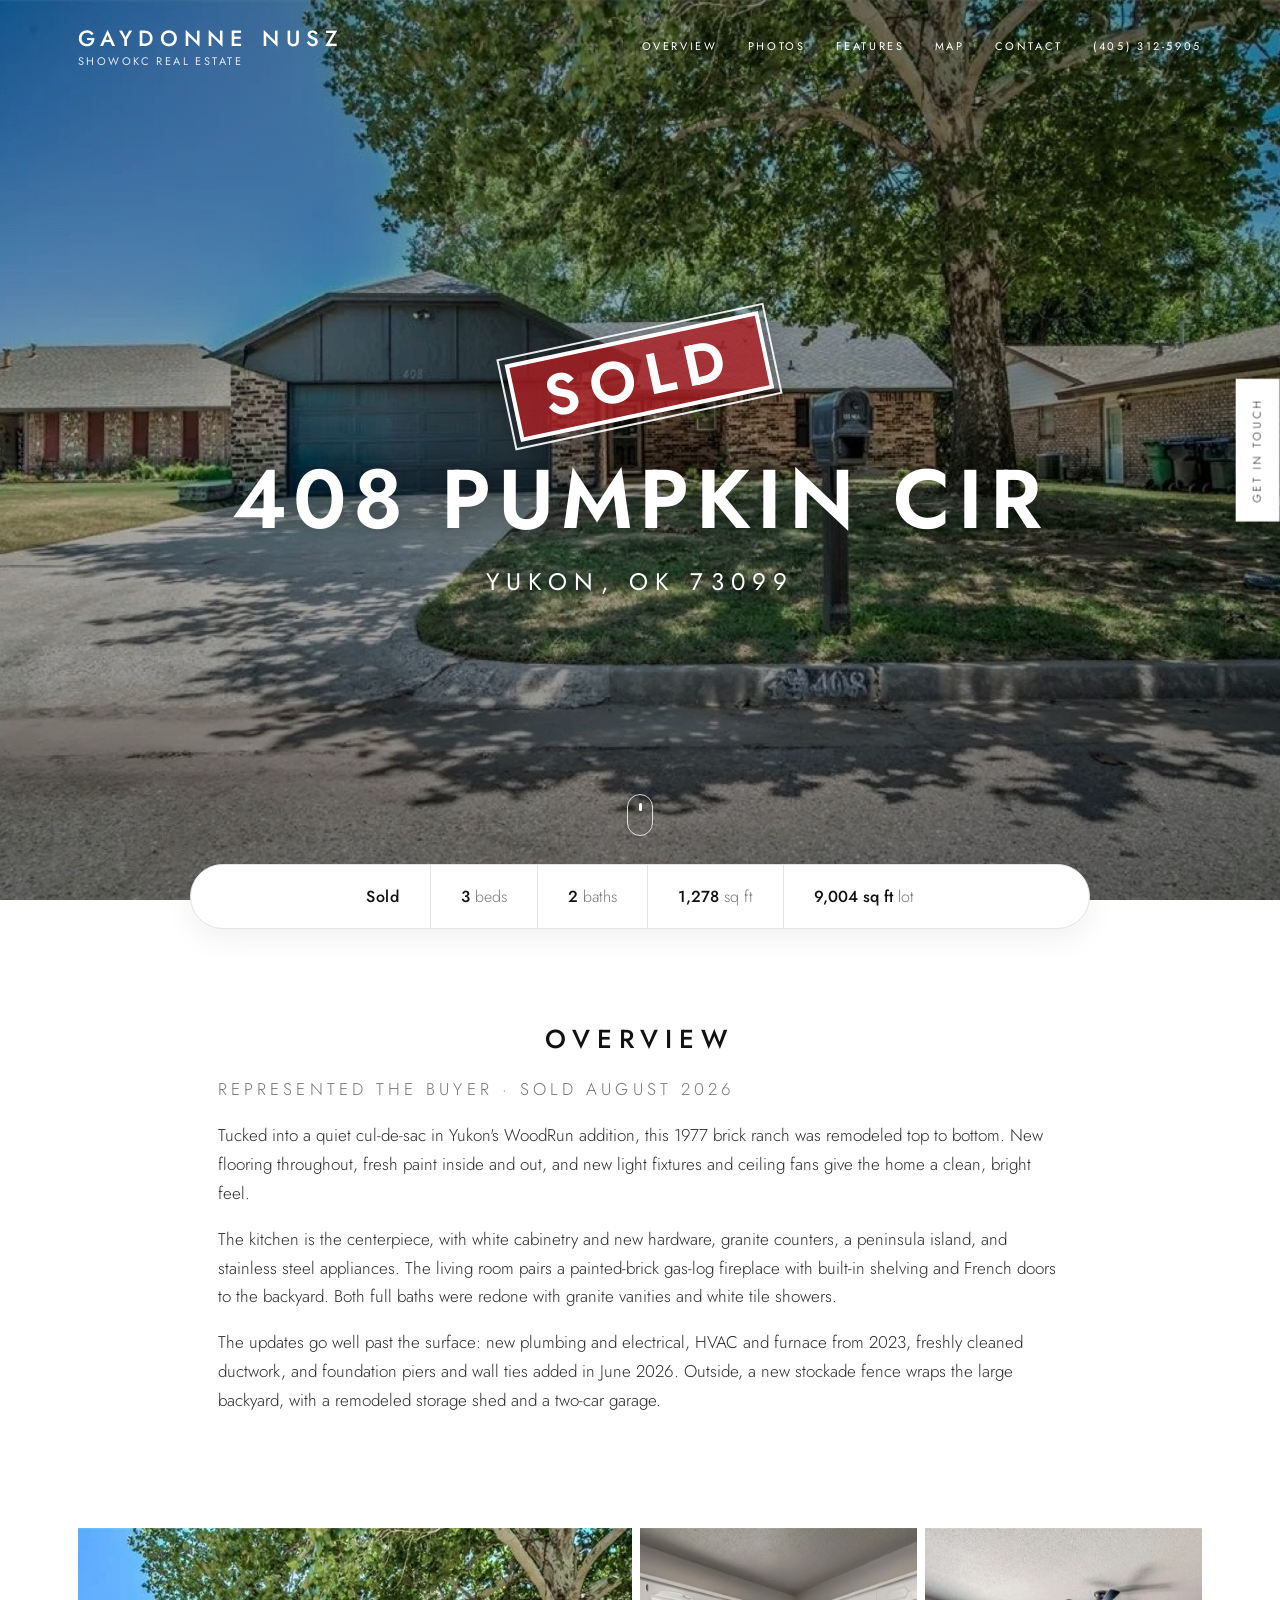
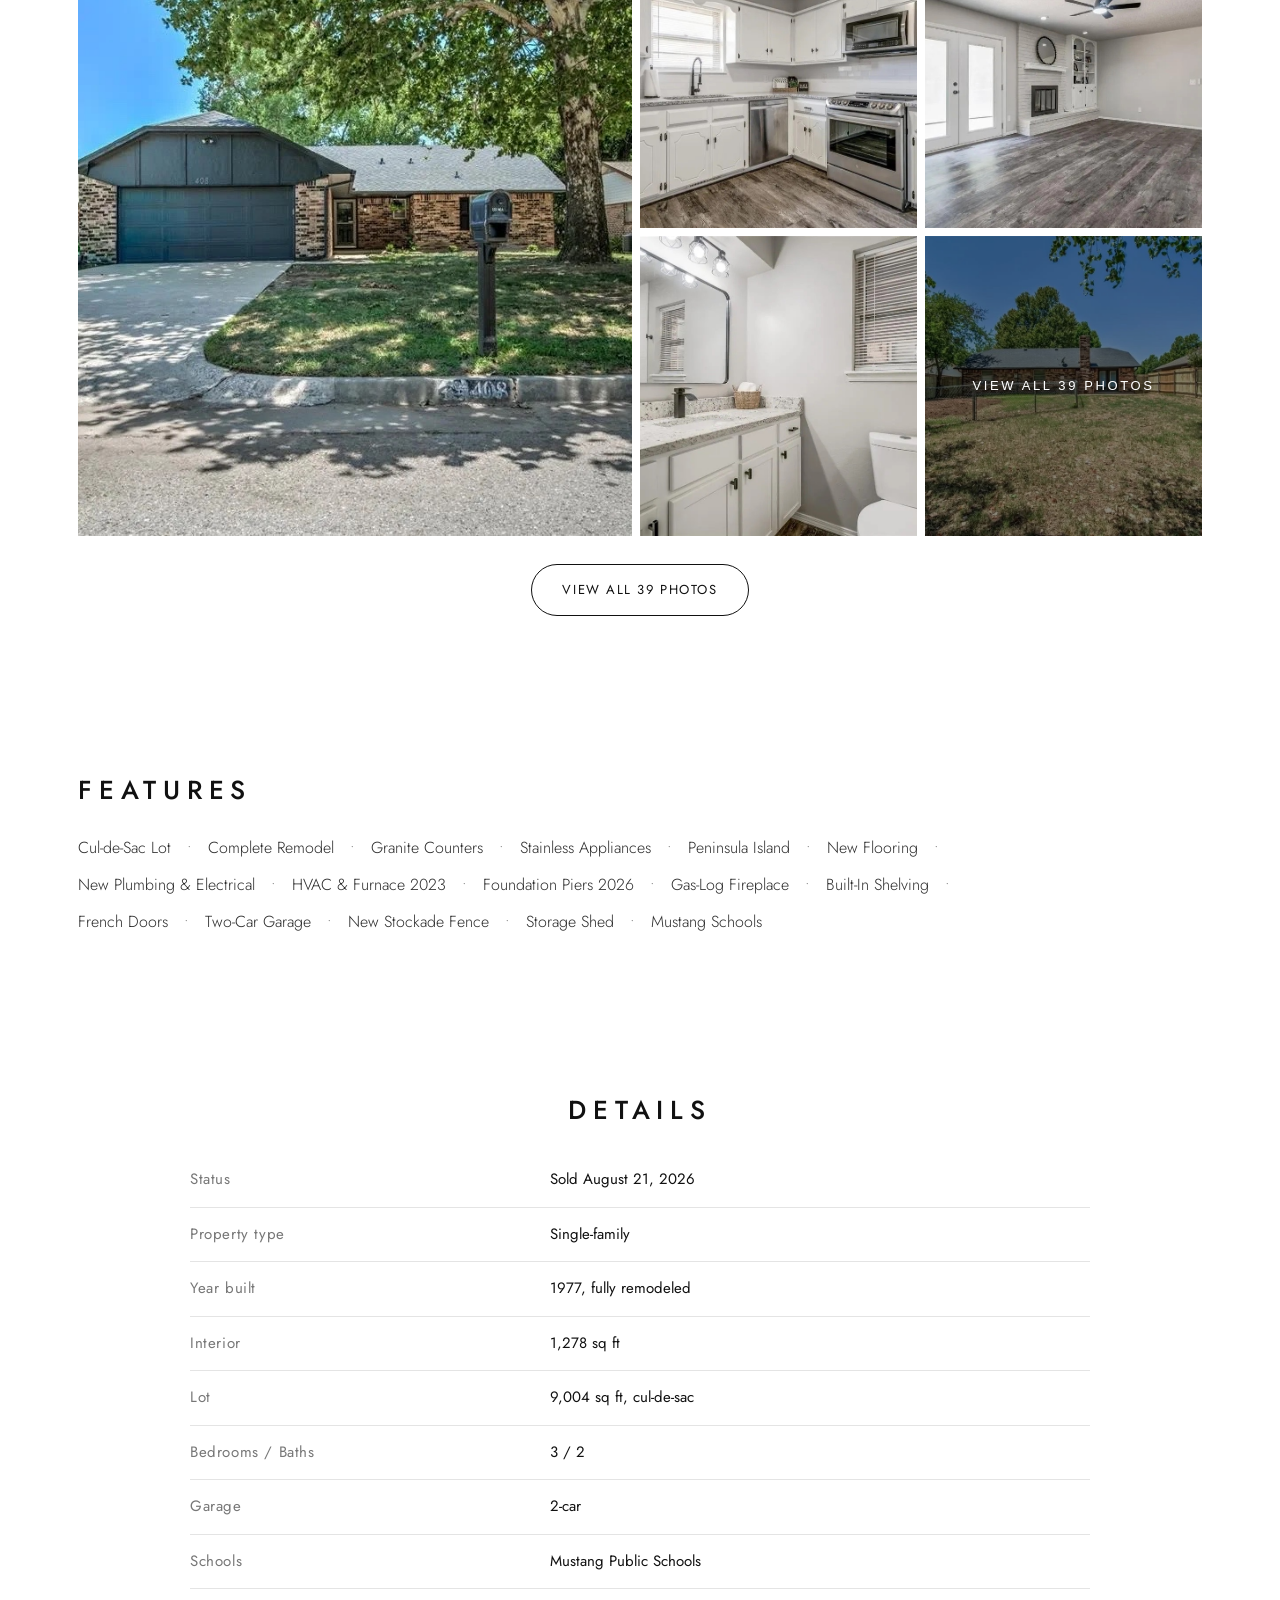
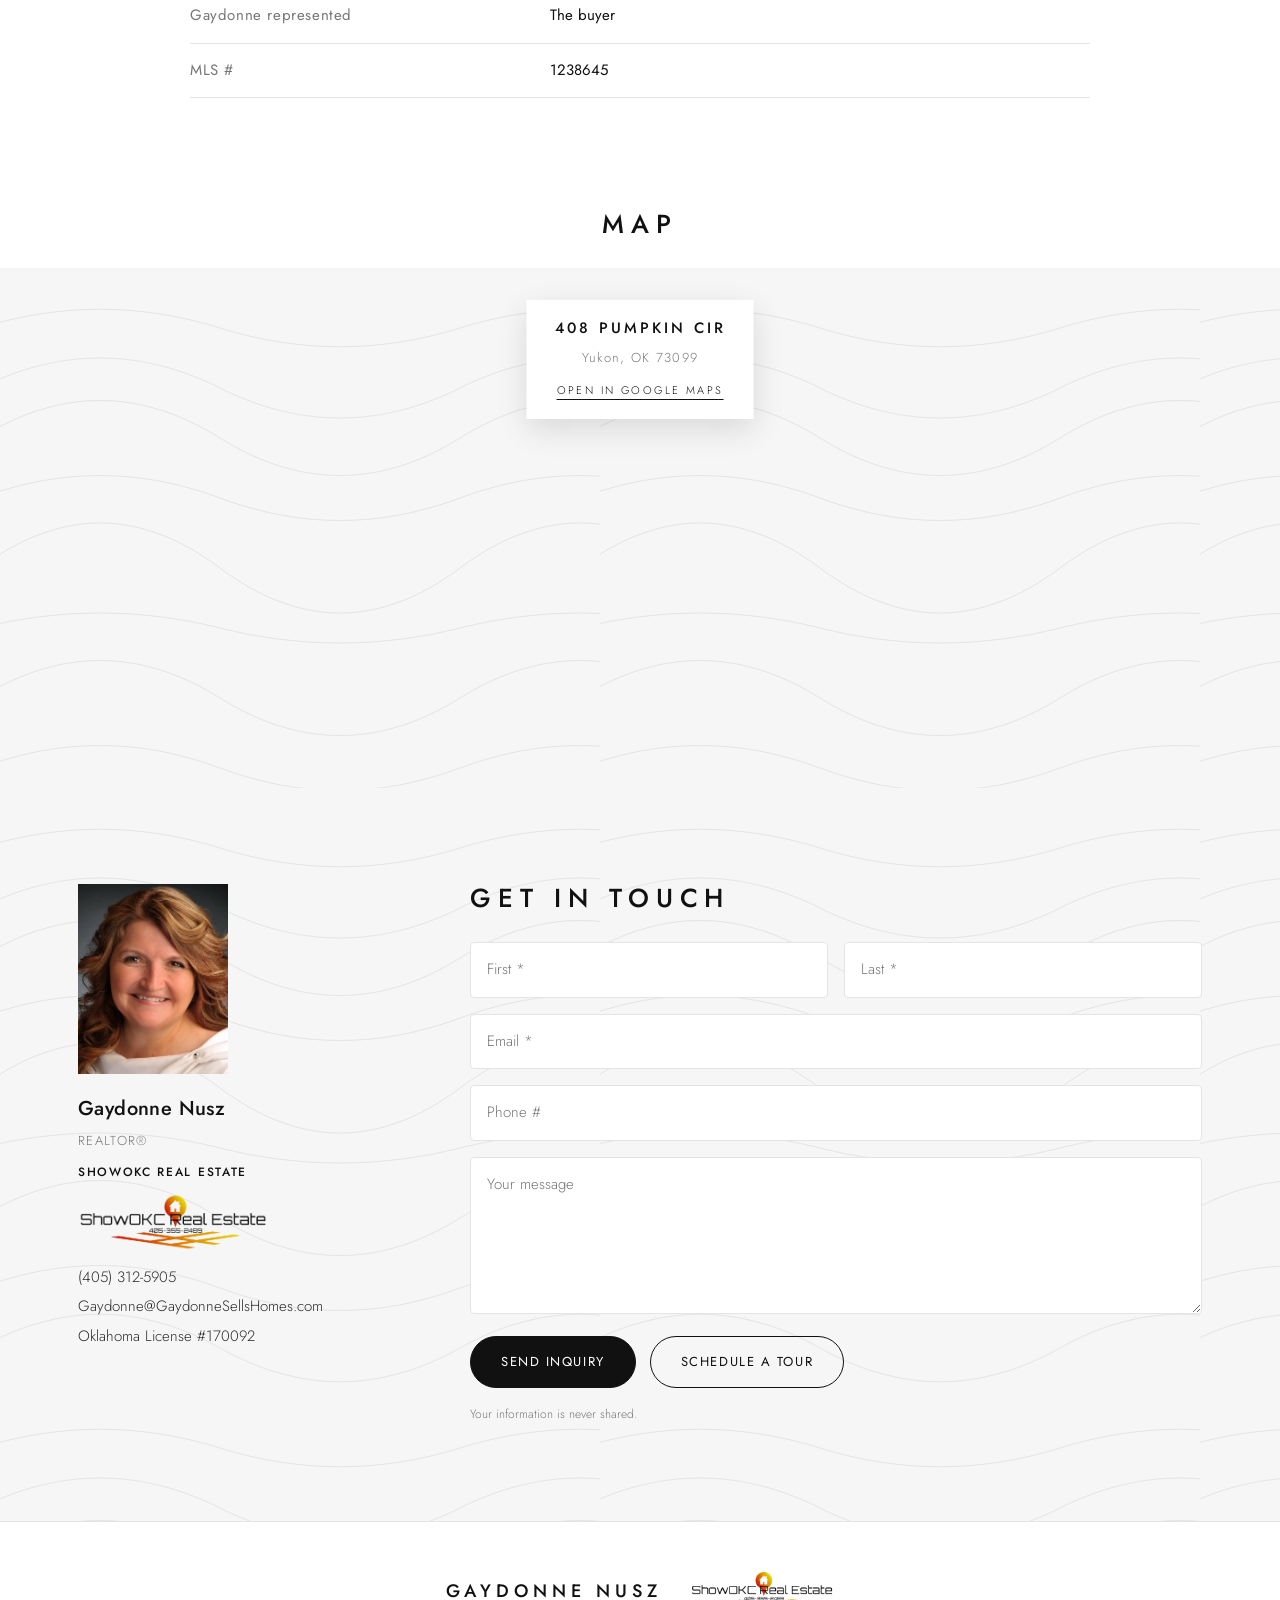
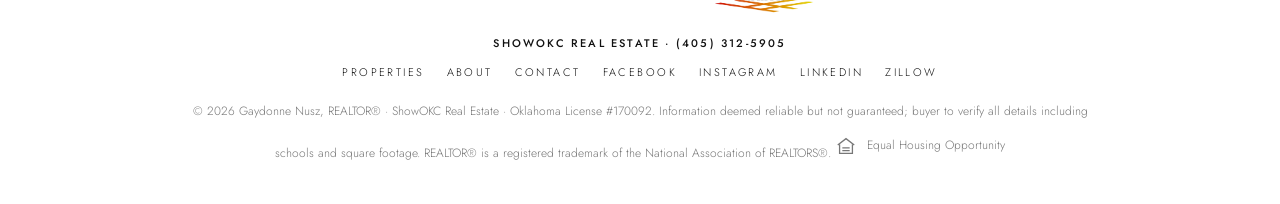
==== commit a4db64d2: "408 hero uses main listing photo; smaller card stamp; Gaydonne Sells Homes tab title; house favicon " ====
--- a/408/index.html
+++ b/408/index.html
@@ -3,7 +3,10 @@
 <head>
   <meta charset="utf-8">
   <meta name="viewport" content="width=device-width, initial-scale=1">
-  <title>408 Pumpkin Cir, Yukon, OK 73099 | Sold | Gaydonne Nusz</title>
+  <title>408 Pumpkin Cir | Gaydonne Sells Homes</title>
+  <link rel="icon" href="../favicon.svg" type="image/svg+xml">
+  <link rel="icon" href="../favicon-32.png" sizes="32x32" type="image/png">
+  <link rel="apple-touch-icon" href="../apple-touch-icon.png">
   <meta name="description" content="3 bed, 2 bath, 1,278 sq ft on 9,004 sq ft in Yukon, OK. Tucked into a quiet cul-de-sac in Yukon&#x27;s WoodRun addition, this 1977 brick ranch was remodeled top to bottom. New flooring throughout, fres…">
   <meta name="theme-color" content="#ffffff">
   <meta property="og:type" content="website">
--- a/styles.css
+++ b/styles.css
@@ -170,7 +170,7 @@
 .specs b { font-weight: 500; color: var(--ink); margin-right: 4px; }
 .property__link { margin-top: 28px; width: max-content; }
 .stamp { display: inline-block; transform: rotate(-12deg); padding: 0.14em 0.5em 0.1em; border: 0.08em solid #fff; outline: 2px solid rgba(255,255,255,.9); outline-offset: 5px; color: #fff; background: rgba(176, 30, 35, .78); font-size: clamp(30px, 4vw, 52px); font-weight: 600; letter-spacing: 0.18em; line-height: 1; text-transform: uppercase; box-shadow: 0 8px 30px rgba(0,0,0,.3); pointer-events: none; }
-.property__media .stamp { position: absolute; top: 24px; right: 24px; transform: rotate(-10deg); transform-origin: center; }
+.property__media .stamp { position: absolute; top: 22px; right: 22px; transform: rotate(-10deg); transform-origin: center; font-size: clamp(22px, 2.6vw, 34px); outline-offset: 4px; }
 .stamp--hero { font-size: clamp(30px, 4.5vw, 60px); margin-bottom: 36px; }
 .overview__sold { font-size: 12px; letter-spacing: 0.24em; text-transform: uppercase; color: var(--muted); }
 .property__note { margin-top: 20px; font-size: 12px; letter-spacing: 0.2em; text-transform: uppercase; color: var(--muted); }
@@ -246,5 +246,5 @@
 }
 
 @media (max-width: 600px) {
-  .property__media .stamp { font-size: 24px; top: 16px; right: 16px; }
-}
+  .property__media .stamp { font-size: 19px; top: 14px; right: 14px; outline-offset: 3px; }
+}
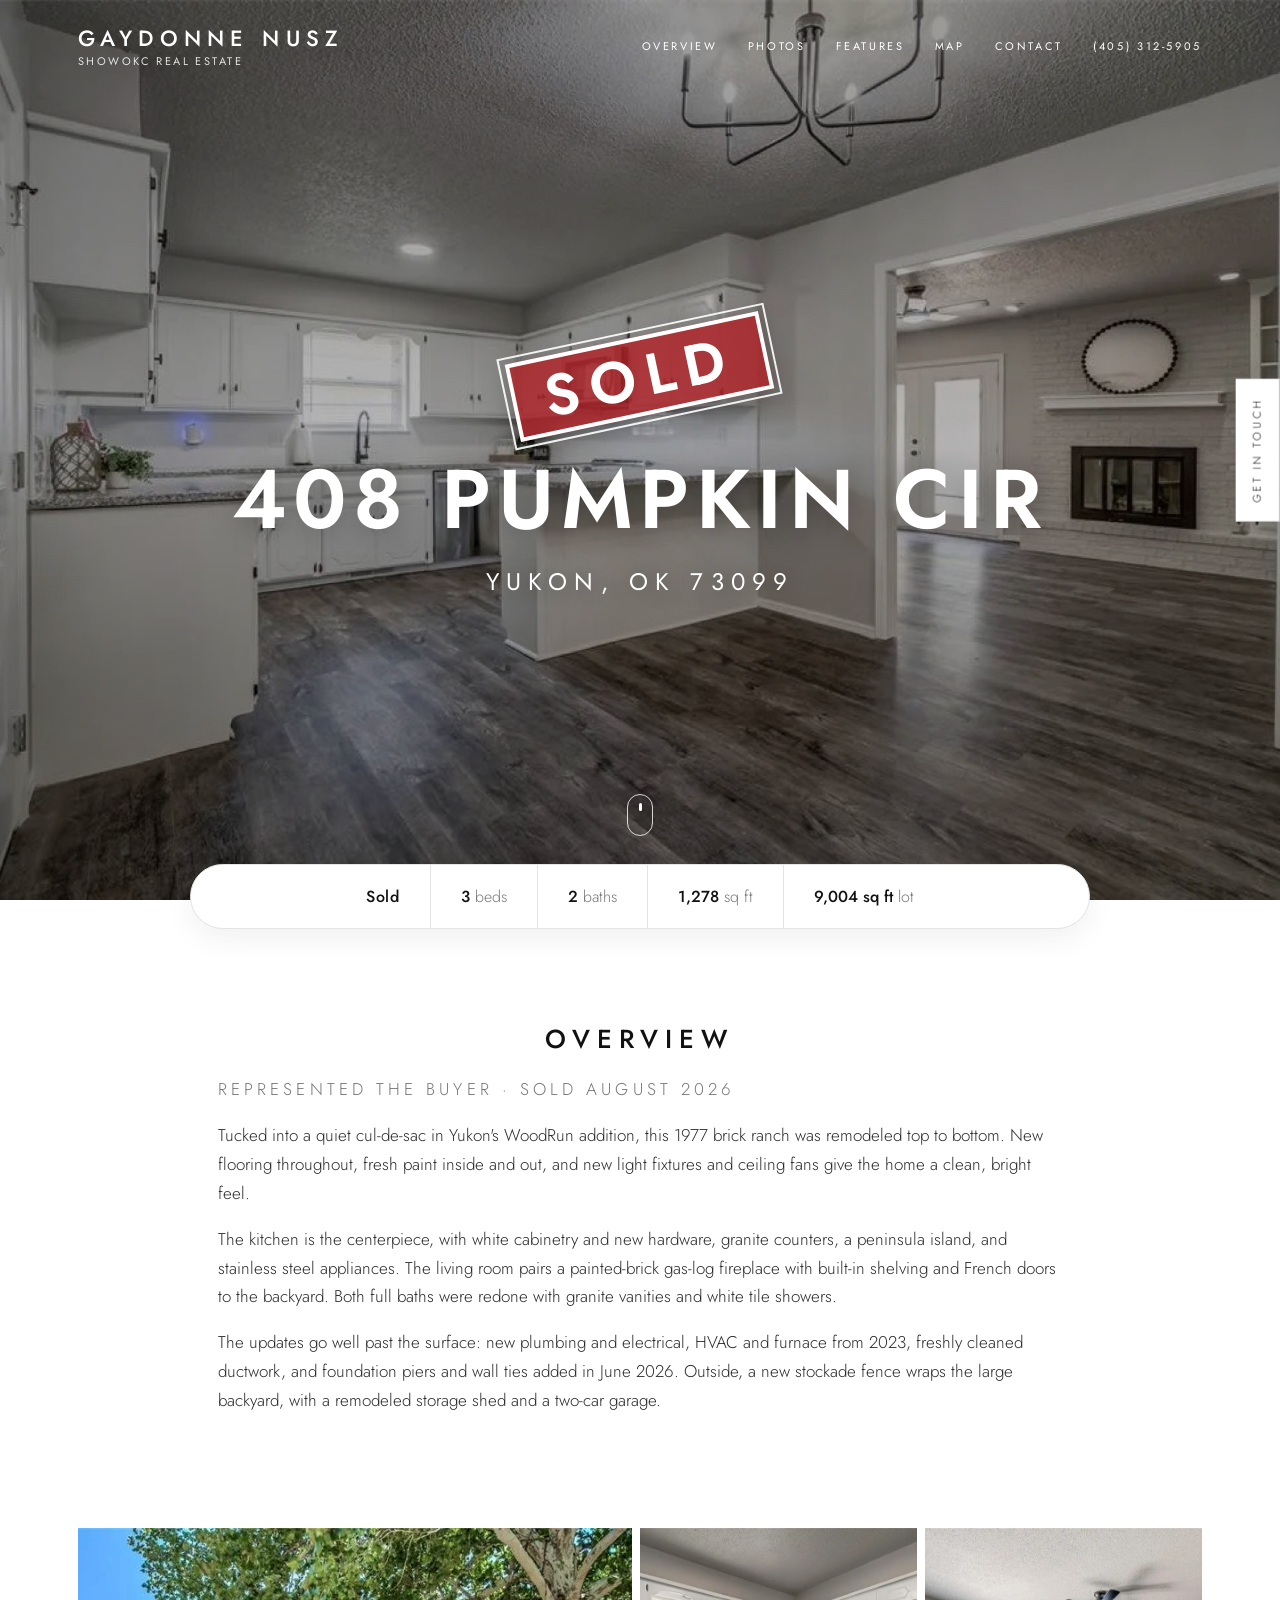
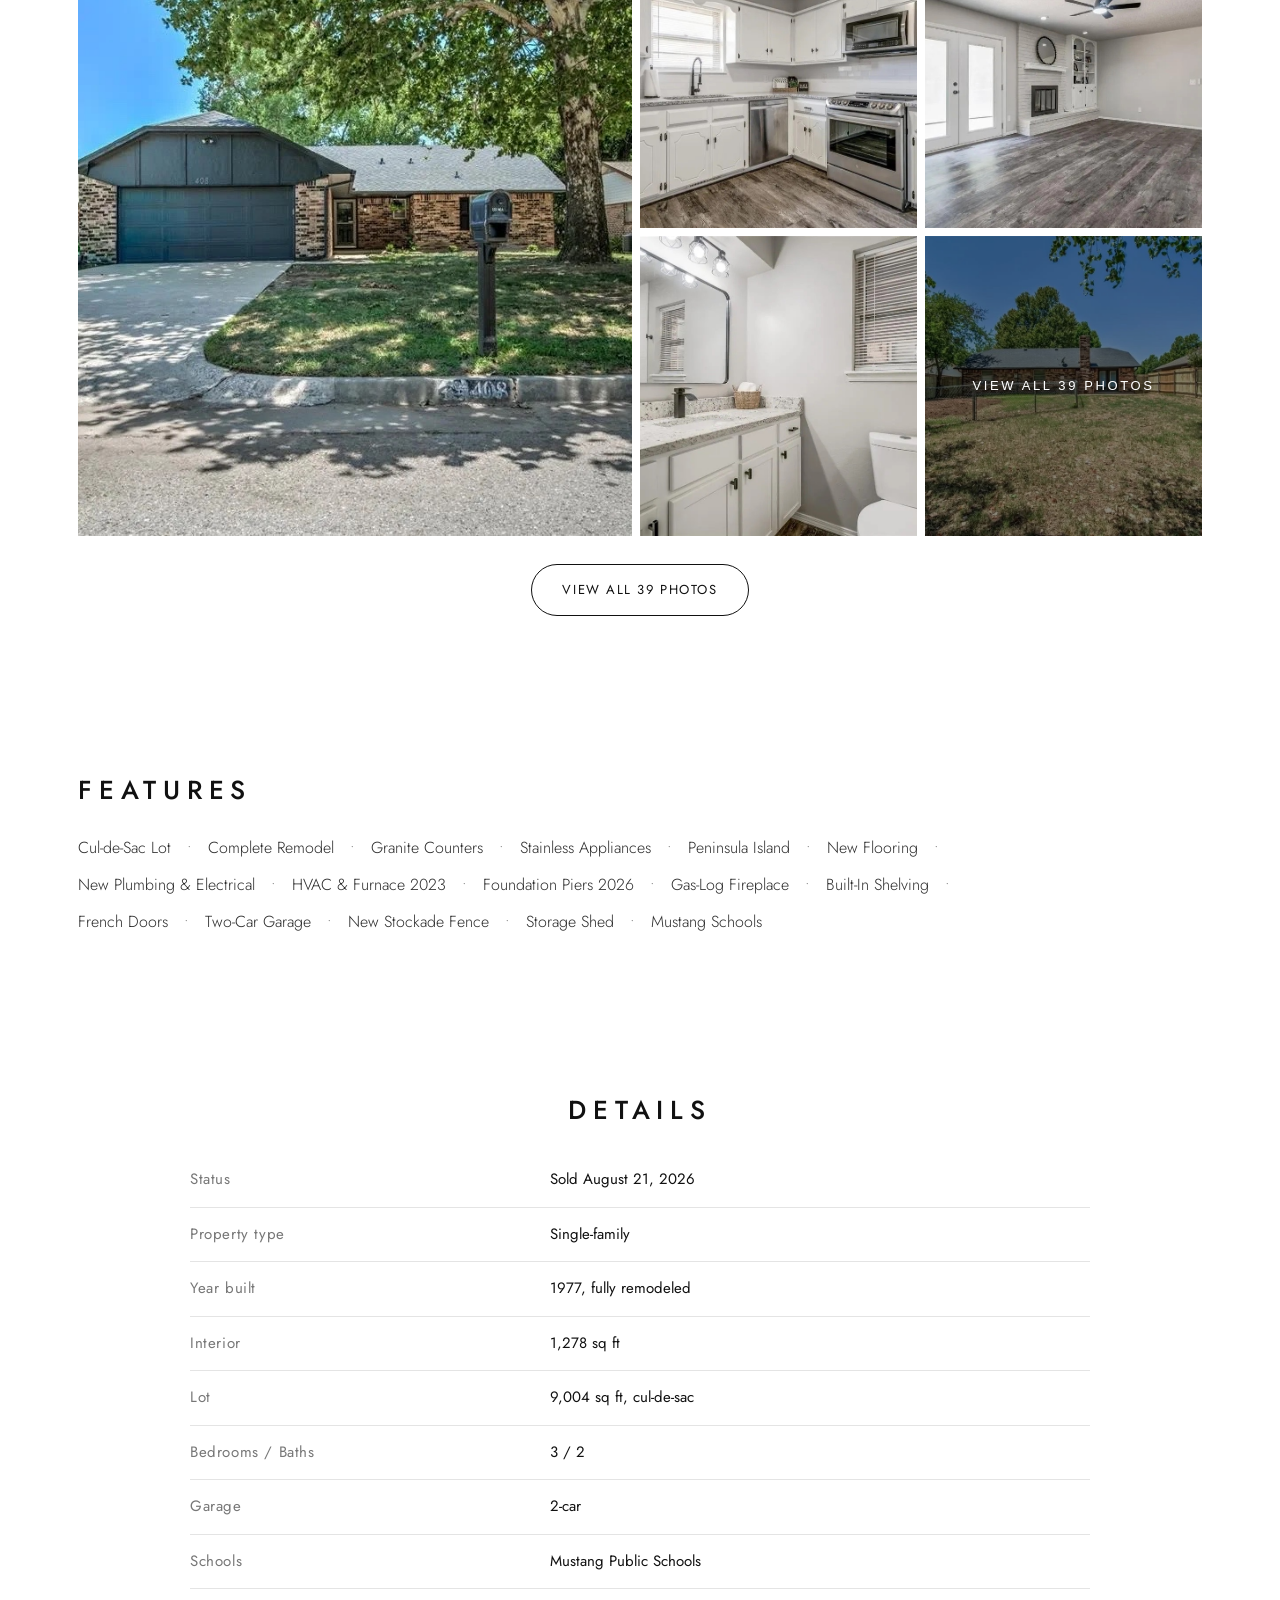
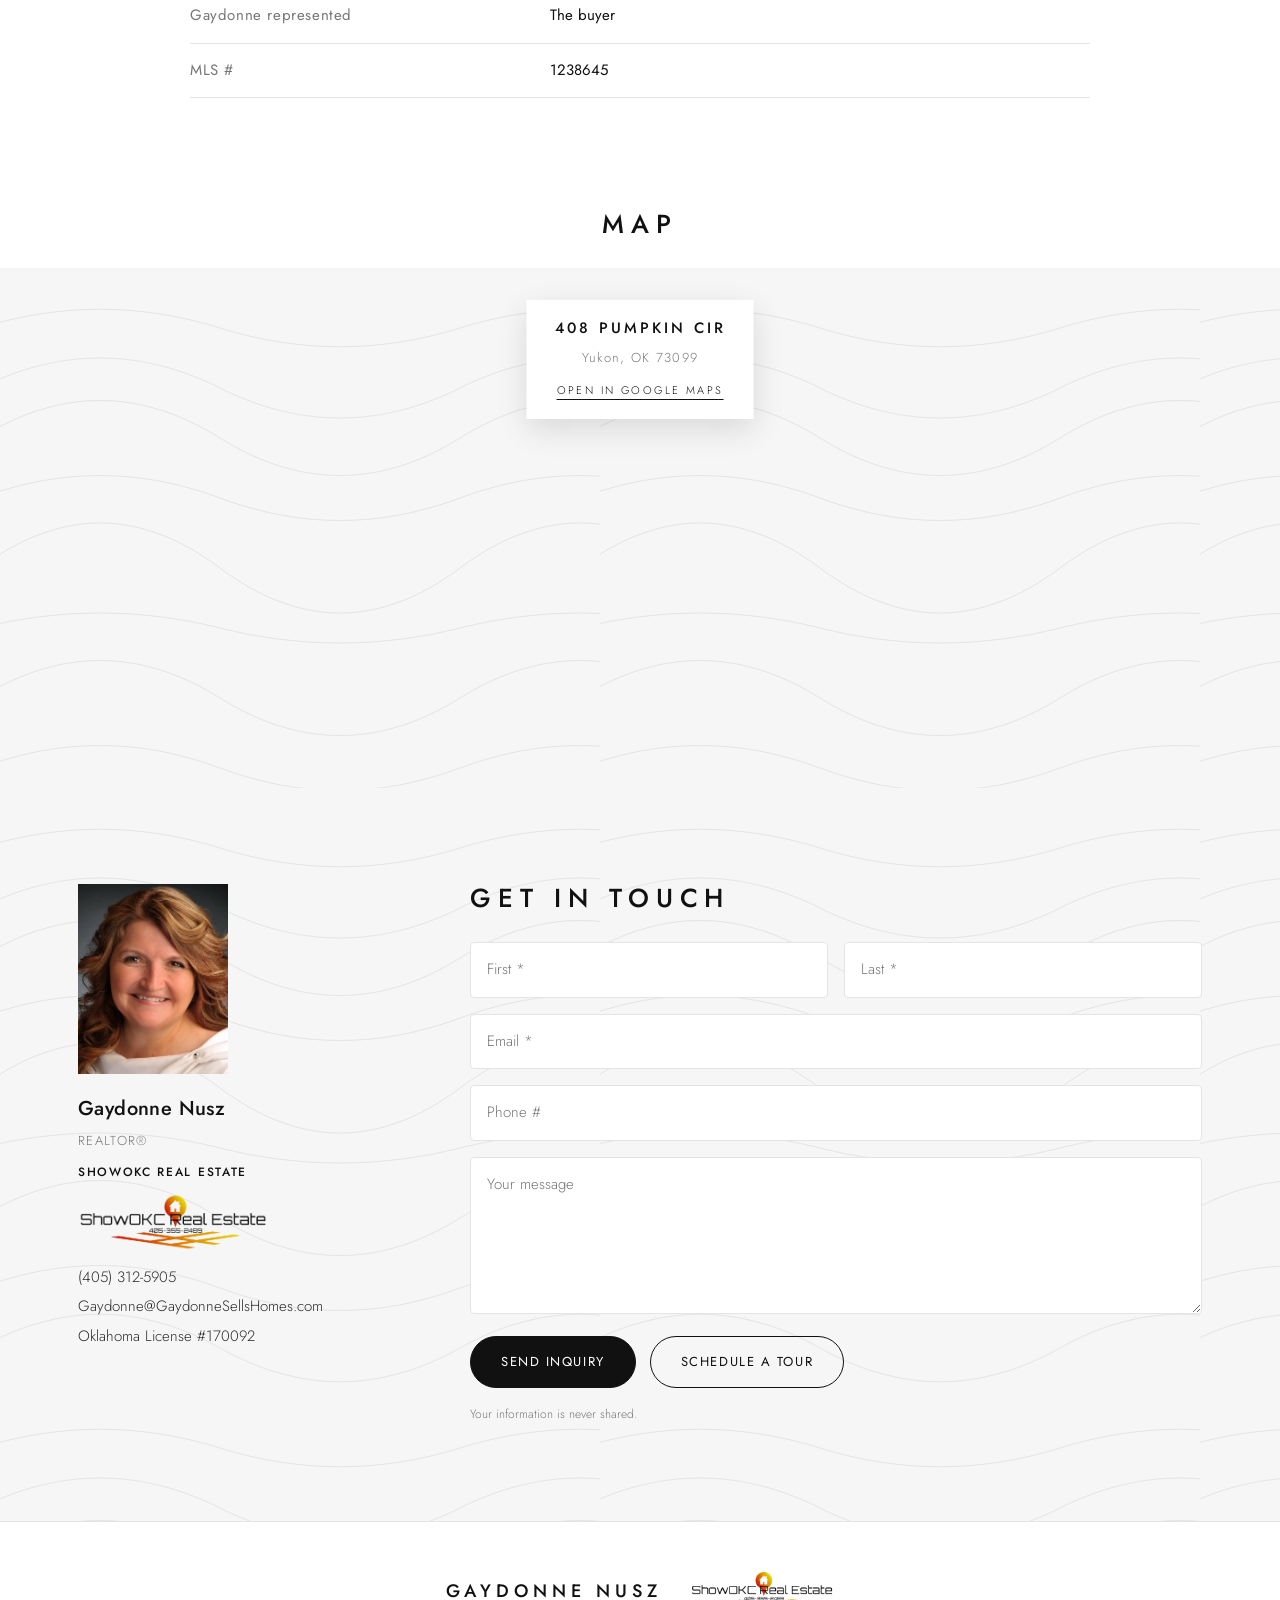
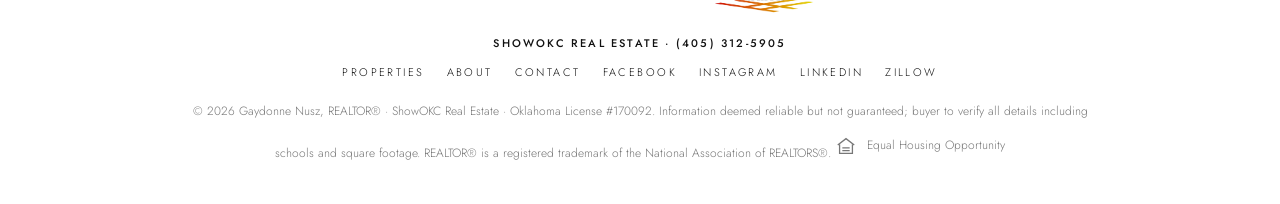
==== commit c566cb01: "408: use the kitchen photo (05) for the page hero and home-page card Co-Authored-By: Claude Opus 5.5" ====
--- a/408/index.html
+++ b/408/index.html
@@ -13,7 +13,7 @@
   <meta property="og:title" content="408 Pumpkin Cir, Yukon — Sold">
   <meta property="og:description" content="3 bed · 2 bath · 1,278 sq ft · 9,004 sq ft. Sold by Gaydonne Nusz.">
   <meta property="og:url" content="https://gaydonnesellshomes.com/408/">
-  <meta property="og:image" content="https://gaydonnesellshomes.com/images/pumpkin/hero.jpg">
+  <meta property="og:image" content="https://gaydonnesellshomes.com/images/pumpkin/hero-kitchen.jpg">
   <meta name="twitter:card" content="summary_large_image">
   <link rel="preconnect" href="https://fonts.googleapis.com">
   <link href="https://fonts.googleapis.com/css2?family=Jost:wght@300;400;500;600&display=swap" rel="stylesheet">
@@ -32,7 +32,7 @@
 </header>
 
 <section class="hero" id="top">
-  <img class="hero__img" src="../images/pumpkin/hero.jpg" alt="408 Pumpkin Cir, Yukon, OK 73099">
+  <img class="hero__img" src="../images/pumpkin/hero-kitchen.jpg" alt="408 Pumpkin Cir, Yukon, OK 73099">
   <div class="hero__content">
     <div class="stamp stamp--hero">Sold</div>
     <h1 class="hero__title">408 Pumpkin Cir</h1>
